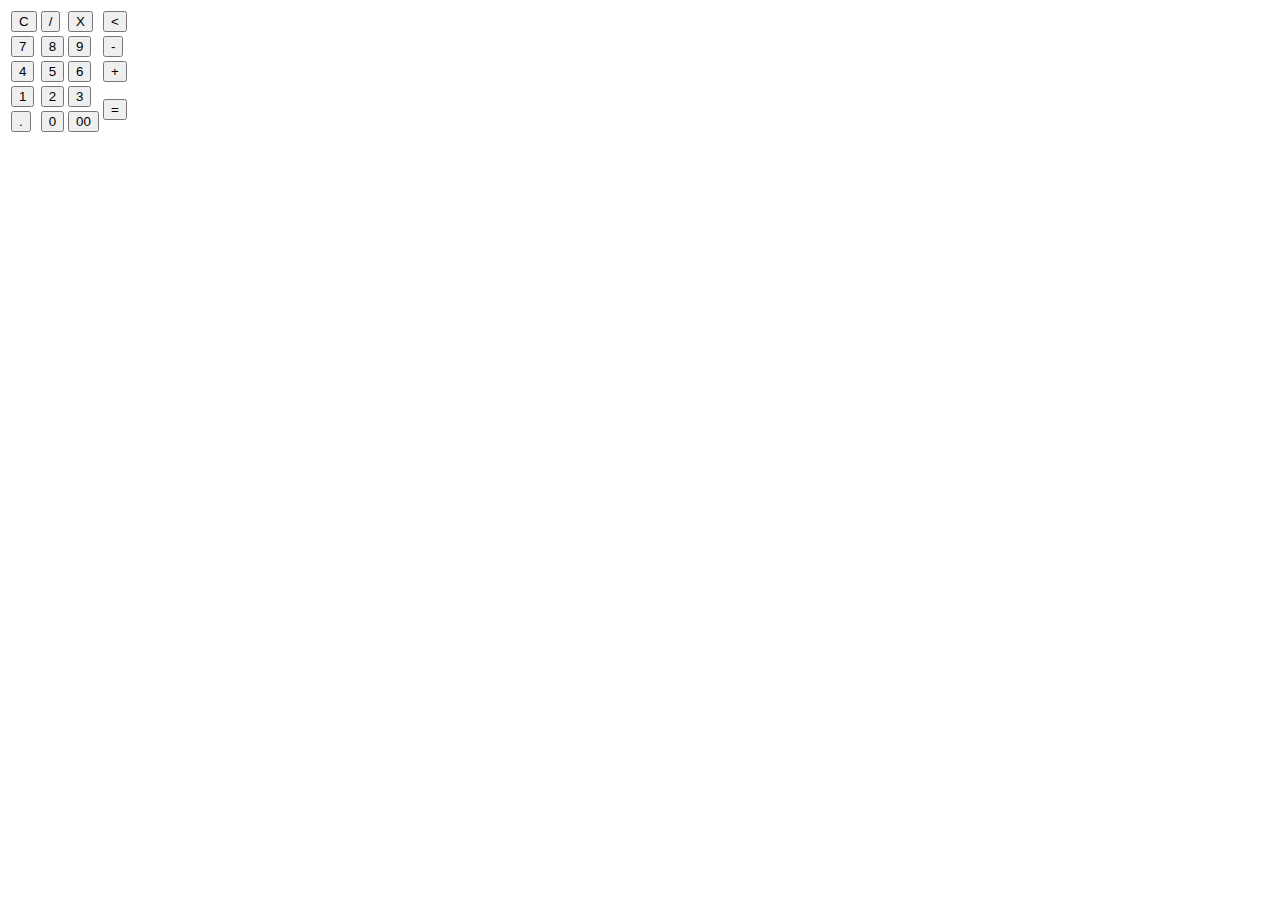
==== calculadora/index.html @ ea9577f7 "operaciones" ====
<!DOCTYPE html>
<html lang="es">
<head>
    <meta charset="UTF-8">
    <meta name="viewport" content="width=device-width, initial-scale=1.0">
    <title>Calculadora</title>
    <link rel="stylesheet" href="./css/style.css">
</head>
<body>
    <div class="container">
        <div class="calculator dark">
            <div class="theme-toggler active">
                <i class="toggler-icon"></i>
            </div>
            <div class="display-screen">
                <div id="display"></div>
            </div>
            <div class="buttons">
                <table>
                    <tr>
                        <td><button class="btn-operator" id="clear">C</button></td>
                        <td><button class="btn-operator" id="/">/</button></td>
                        <td><button class="btn-operator" id="*">X</button></td>
                        <td><button class="btn-operator" id="backspace"><</button></td>
                    </tr>
                    <tr>
                        <td><button class="btn-number" id="7">7</button></td>
                        <td><button class="btn-number" id="8">8</button></td>
                        <td><button class="btn-number" id="9">9</button></td>
                        <td><button class="btn-operator" id="-">-</button></td>
                    </tr>
                    <tr>
                        <td><button class="btn-number" id="4">4</button></td>
                        <td><button class="btn-number" id="5">5</button></td>
                        <td><button class="btn-number" id="6">6</button></td>
                        <td><button class="btn-operator" id="+">+</button></td>
                    </tr>
                    <tr>
                        <td><button class="btn-number" id="1">1</button></td>
                        <td><button class="btn-number" id="2">2</button></td>
                        <td><button class="btn-number" id="3">3</button></td>
                        <td rowspan="2"><button class="btn-equal">=</button></td>
                    </tr>
                    <tr>
                        <td><button class="btn-operator" id=".">.</button></td>
                        <td><button class="btn-number" id="0">0</button></td>
                        <td><button class="btn-operator" id="00">00</button></td>
                    </tr>


                </table>
            </div>
        </div>
    </div>
    <script src="./script.js"></script>
</body>
</html>
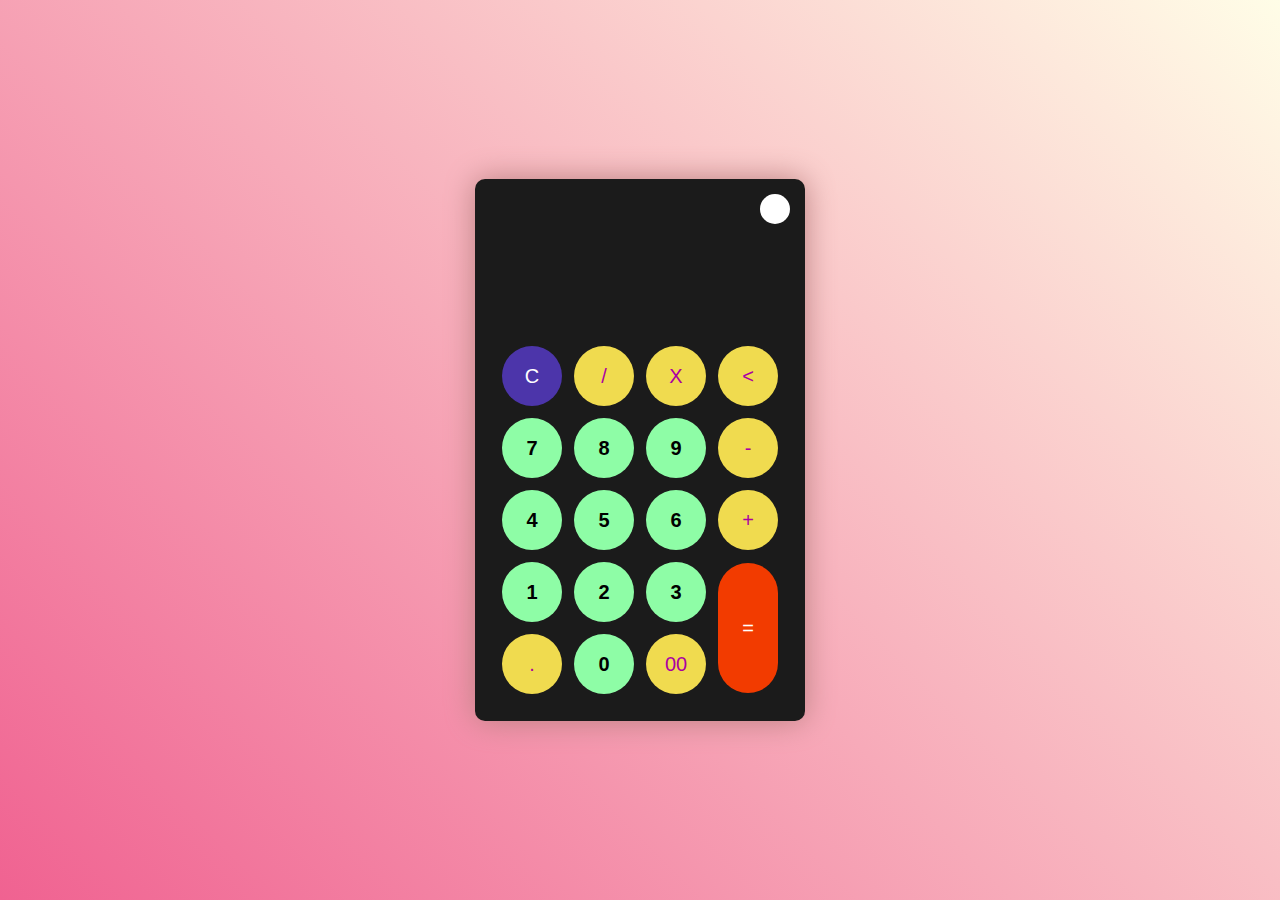
==== commit a13d433a: "Calculadora" ====
--- a/calculadora/index.html
+++ b/calculadora/index.html
@@ -5,6 +5,7 @@
     <meta name="viewport" content="width=device-width, initial-scale=1.0">
     <title>Calculadora</title>
     <link rel="stylesheet" href="./css/style.css">
+    <link rel="shortcut icon" href="./img/calculadora.png" type="image/x-icon">
 </head>
 <body>
     <div class="container">
@@ -39,7 +40,7 @@
                         <td><button class="btn-number" id="1">1</button></td>
                         <td><button class="btn-number" id="2">2</button></td>
                         <td><button class="btn-number" id="3">3</button></td>
-                        <td rowspan="2"><button class="btn-equal">=</button></td>
+                        <td rowspan="2"><button class="btn-equal" id="equal">=</button></td>
                     </tr>
                     <tr>
                         <td><button class="btn-operator" id=".">.</button></td>
--- a/calculadora/css/style.css
+++ b/calculadora/css/style.css
@@ -0,0 +1,124 @@
+*{
+    padding: 0;
+    margin: 0;
+    box-sizing: border-box;
+    font-family: sans-serif;
+    transition: all 0.8s ease;
+}
+
+body{
+    background: linear-gradient(45deg, #f06291, #fffde7);
+}
+.container{
+    height: 100vh;
+    width: 100vw;
+    display: flex;
+    align-items: center;
+    justify-content: center;
+    flex-wrap: wrap;
+}
+.calculator{
+    position: relative;
+    height: auto;
+    width: auto;
+    padding: 20px;
+    border-radius: 10px;
+    box-shadow: 0 0 30px rgb(187, 130, 130);
+    background-color: #fff;
+    #display{
+        color: #0a1e23;
+        margin: 0 10px;
+        height: 120px;
+        width: auto;
+        display: flex;
+        align-items: flex-end;
+        justify-content: flex-end;
+        font-size: 30px;
+        margin-bottom: 20px;
+        font-weight: 800;
+
+    }
+    #equal{
+        height: 130px;
+    }
+    #clear{
+        background-color: #ffd5d8;
+        color: #fc4552;
+    }
+    .btn-number{
+        background-color: #c3eaff;
+        color: #000000;
+    }
+    .btn-operator{
+        background-color: #ffd0fb;
+        color: #f967f3;
+    }
+    .btn-equal{
+        background-color: #adf9e7;
+        color: #000;
+    }
+
+    &.dark{
+        background-color: #1b1b1b;
+        #display{
+            color: #f8fafb;
+        }
+        #clear{
+            background-color: #4c35aa;
+            color: white;
+        }
+        .btn-number{
+            background-color: #8efda6;
+            color: black;
+            font-weight: 600;
+        }
+        .btn-operator{
+            background-color: #f0db4f;
+            color: #aa00a4;
+        }
+        .btn-equal{
+            background-color: #f23b00;
+            color: #ffffff;
+        }
+    }
+}
+.theme-toggler{
+    position: absolute;
+    top: 30px;
+    right: 30px;
+    color: #fff;
+    cursor: pointer;
+    z-index: 1;
+    &::before{
+        content: '';
+        position: absolute;
+        height: 30px;
+        width: 30px;
+        top: 50%;
+        transform: translate(-50%, -50%);
+        border-radius: 50%;
+        background-color: #333;
+        z-index: -1;
+    }
+}
+.theme-toggler.active{
+    color: #333;
+    &::before{
+        background-color: #fff;
+    }
+}
+
+button{
+    height: 60px;
+    width: 60px;
+    border: 0;
+    border-radius: 30px;
+    margin: 5px;
+    font-size: 20px;
+    cursor: pointer;
+    transition: all 0.2s ease;
+    &:hover{
+        transform: scale(1.1);
+    }
+}
+
